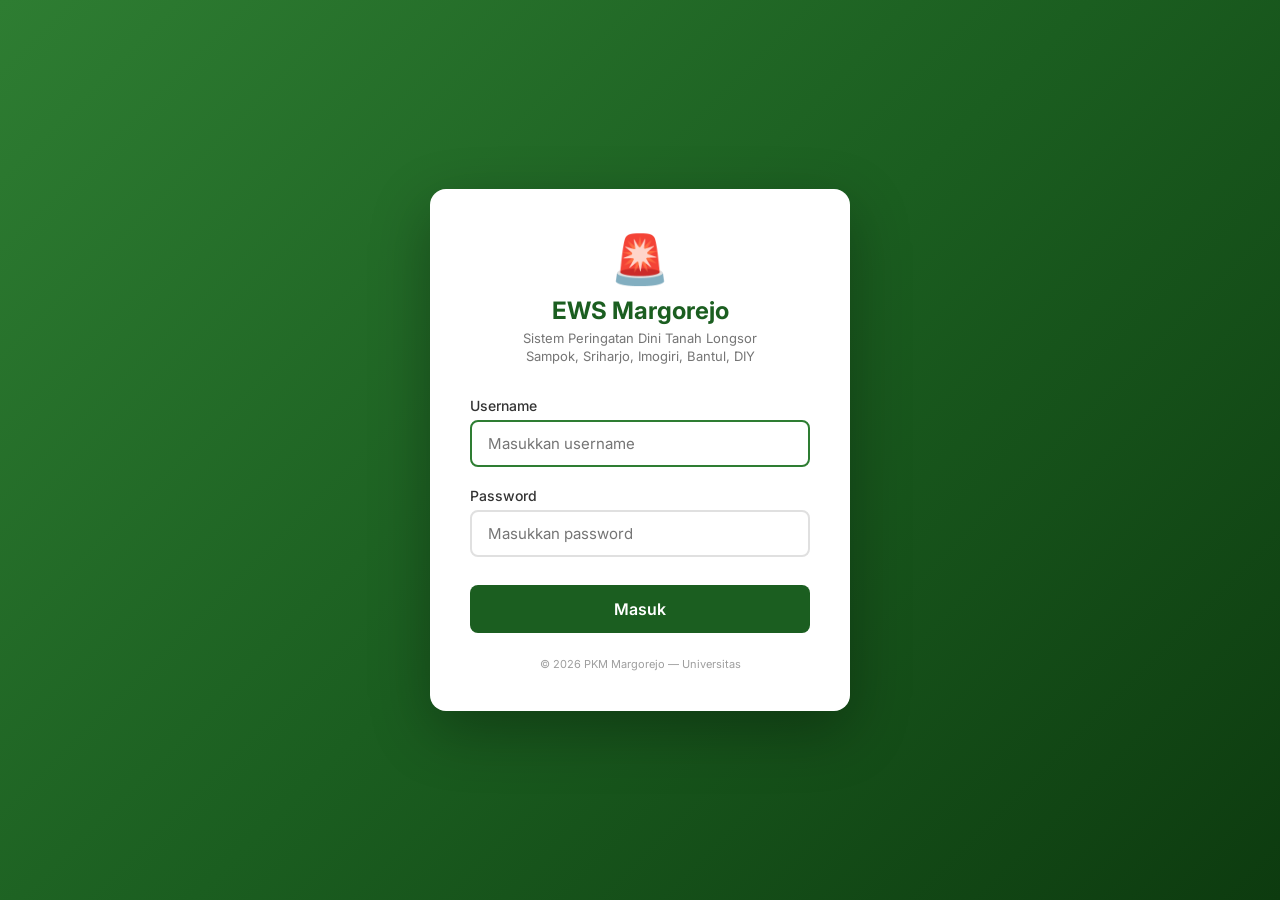
==== web/index.html @ 49ddd990 "Initial commit" ====
<!DOCTYPE html>
<html lang="id">
<head>
  <meta charset="UTF-8">
  <meta name="viewport" content="width=device-width, initial-scale=1.0">
  <title>EWS Margorejo — Login</title>
  <link rel="icon" href="data:image/svg+xml,<svg xmlns='http://www.w3.org/2000/svg' viewBox='0 0 100 100'><text y='.9em' font-size='90'>🚨</text></svg>">
  <link href="https://fonts.googleapis.com/css2?family=Inter:wght@400;500;600;700&display=swap" rel="stylesheet">
  <style>
    * {
      margin: 0;
      padding: 0;
      box-sizing: border-box;
    }
    body {
      font-family: 'Inter', sans-serif;
      min-height: 100vh;
      display: flex;
      align-items: center;
      justify-content: center;
      background: linear-gradient(135deg, #2E7D32 0%, #1B5E20 50%, #0D3B0F 100%);
      padding: 20px;
    }
    .login-card {
      background: #ffffff;
      border-radius: 16px;
      padding: 40px;
      width: 100%;
      max-width: 420px;
      box-shadow: 0 20px 60px rgba(0,0,0,0.3);
      animation: fadeIn 0.6s ease-out;
    }
    @keyframes fadeIn {
      from { opacity: 0; transform: translateY(20px); }
      to { opacity: 1; transform: translateY(0); }
    }
    .login-logo {
      font-size: 48px;
      text-align: center;
      margin-bottom: 8px;
    }
    .login-title {
      color: #1B5E20;
      font-size: 24px;
      font-weight: 700;
      text-align: center;
      margin-bottom: 4px;
    }
    .login-subtitle {
      color: #757575;
      font-size: 13px;
      text-align: center;
      margin-bottom: 32px;
      line-height: 1.4;
    }
    .form-group {
      margin-bottom: 20px;
    }
    .form-group label {
      display: block;
      font-size: 14px;
      font-weight: 500;
      color: #333;
      margin-bottom: 6px;
    }
    .form-group input {
      width: 100%;
      padding: 12px 16px;
      border: 2px solid #e0e0e0;
      border-radius: 8px;
      font-size: 15px;
      font-family: 'Inter', sans-serif;
      transition: border-color 0.2s;
      outline: none;
    }
    .form-group input:focus {
      border-color: #2E7D32;
    }
    .btn-login {
      width: 100%;
      padding: 14px;
      background: #1B5E20;
      color: #ffffff;
      border: none;
      border-radius: 8px;
      font-size: 16px;
      font-weight: 600;
      font-family: 'Inter', sans-serif;
      cursor: pointer;
      transition: background 0.2s;
      margin-top: 8px;
    }
    .btn-login:hover {
      background: #2E7D32;
    }
    .btn-login:active {
      background: #0D3B0F;
    }
    .error-msg {
      display: none;
      color: #D32F2F;
      font-size: 13px;
      text-align: center;
      margin-top: 16px;
      padding: 10px;
      background: #FFEBEE;
      border-radius: 6px;
    }
    .error-msg.show {
      display: block;
      animation: shake 0.4s ease;
    }
    @keyframes shake {
      0%, 100% { transform: translateX(0); }
      25% { transform: translateX(-8px); }
      75% { transform: translateX(8px); }
    }
    .footer-text {
      text-align: center;
      margin-top: 24px;
      font-size: 11px;
      color: #9e9e9e;
    }
  </style>
</head>
<body>
  <div class="login-card">
    <div class="login-logo">🚨</div>
    <h1 class="login-title">EWS Margorejo</h1>
    <p class="login-subtitle">
      Sistem Peringatan Dini Tanah Longsor<br>
      Sampok, Sriharjo, Imogiri, Bantul, DIY
    </p>
    
    <form id="loginForm" onsubmit="return handleLogin(event)">
      <div class="form-group">
        <label for="username">Username</label>
        <input type="text" id="username" name="username" placeholder="Masukkan username" required autofocus>
      </div>
      <div class="form-group">
        <label for="password">Password</label>
        <input type="password" id="password" name="password" placeholder="Masukkan password" required>
      </div>
      <button type="submit" class="btn-login">Masuk</button>
    </form>
    
    <div class="error-msg" id="errorMsg">
      ❌ Username atau password salah!
    </div>
    
    <div class="footer-text">
      © 2026 PKM Margorejo — Universitas
    </div>
  </div>

  <script>
    // Cek jika sudah login, langsung ke dashboard
    if (localStorage.getItem('ews_auth')) {
      window.location.href = 'dashboard.html';
    }

    function handleLogin(e) {
      e.preventDefault();
      
      const username = document.getElementById('username').value.trim();
      const password = document.getElementById('password').value;
      
      // Kredensial default (bisa diubah)
      const VALID_USER = 'admin';
      const VALID_PASS = 'ews2026';
      
      if (username === VALID_USER && password === VALID_PASS) {
        // Simpan token autentikasi
        localStorage.setItem('ews_auth', btoa(username + ':' + Date.now()));
        window.location.href = 'dashboard.html';
      } else {
        const errorMsg = document.getElementById('errorMsg');
        errorMsg.classList.remove('show');
        // Trigger reflow agar animasi bisa diulang
        void errorMsg.offsetWidth;
        errorMsg.classList.add('show');
      }
      
      return false;
    }
  </script>
</body>
</html>
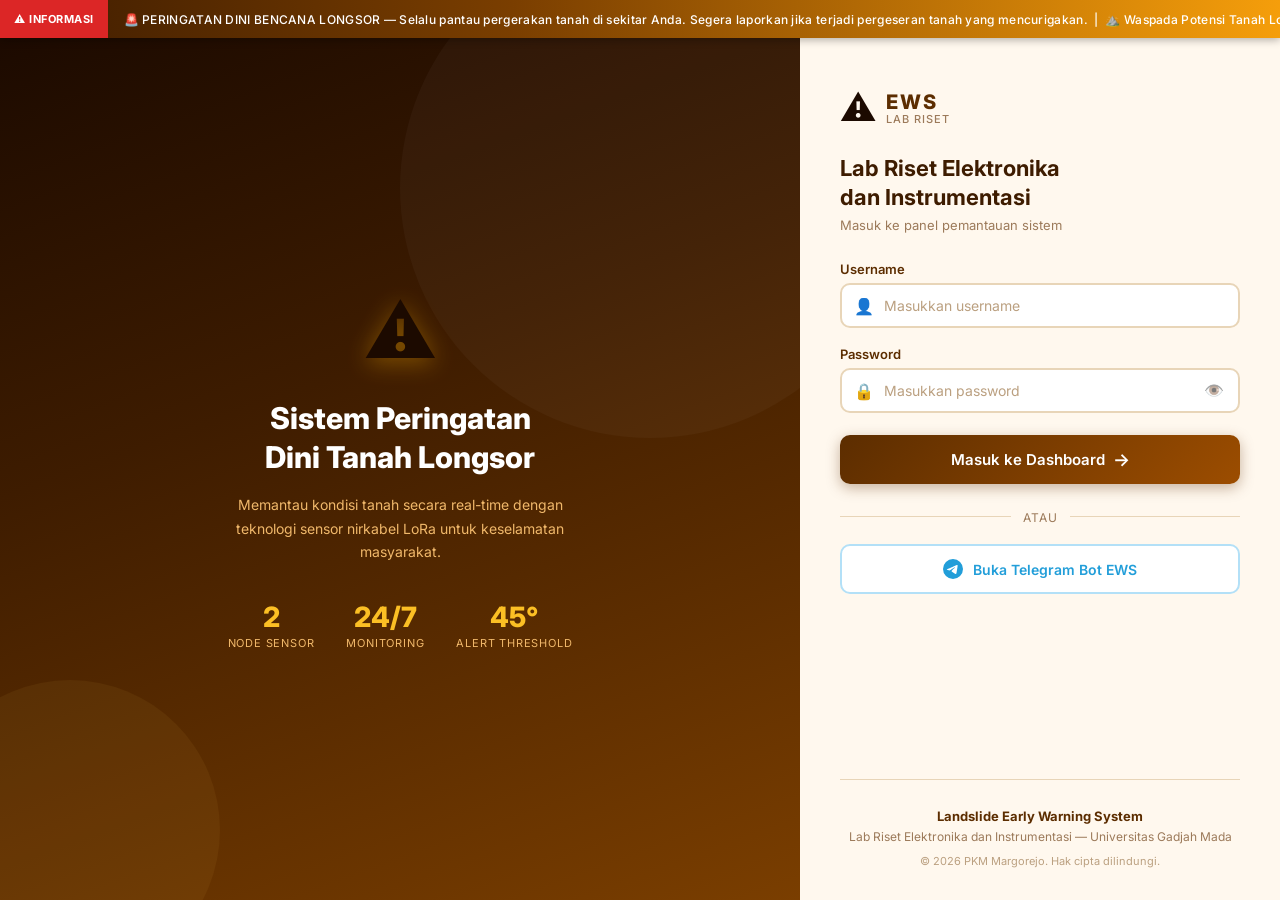
==== commit e3441682: "Revisi Penulisan" ====
--- a/web/index.html
+++ b/web/index.html
@@ -1,188 +1,144 @@
 <!DOCTYPE html>
 <html lang="id">
 <head>
-  <meta charset="UTF-8">
-  <meta name="viewport" content="width=device-width, initial-scale=1.0">
-  <title>EWS Margorejo — Login</title>
-  <link rel="icon" href="data:image/svg+xml,<svg xmlns='http://www.w3.org/2000/svg' viewBox='0 0 100 100'><text y='.9em' font-size='90'>🚨</text></svg>">
-  <link href="https://fonts.googleapis.com/css2?family=Inter:wght@400;500;600;700&display=swap" rel="stylesheet">
-  <style>
-    * {
-      margin: 0;
-      padding: 0;
-      box-sizing: border-box;
-    }
-    body {
-      font-family: 'Inter', sans-serif;
-      min-height: 100vh;
-      display: flex;
-      align-items: center;
-      justify-content: center;
-      background: linear-gradient(135deg, #2E7D32 0%, #1B5E20 50%, #0D3B0F 100%);
-      padding: 20px;
-    }
-    .login-card {
-      background: #ffffff;
-      border-radius: 16px;
-      padding: 40px;
-      width: 100%;
-      max-width: 420px;
-      box-shadow: 0 20px 60px rgba(0,0,0,0.3);
-      animation: fadeIn 0.6s ease-out;
-    }
-    @keyframes fadeIn {
-      from { opacity: 0; transform: translateY(20px); }
-      to { opacity: 1; transform: translateY(0); }
-    }
-    .login-logo {
-      font-size: 48px;
-      text-align: center;
-      margin-bottom: 8px;
-    }
-    .login-title {
-      color: #1B5E20;
-      font-size: 24px;
-      font-weight: 700;
-      text-align: center;
-      margin-bottom: 4px;
-    }
-    .login-subtitle {
-      color: #757575;
-      font-size: 13px;
-      text-align: center;
-      margin-bottom: 32px;
-      line-height: 1.4;
-    }
-    .form-group {
-      margin-bottom: 20px;
-    }
-    .form-group label {
-      display: block;
-      font-size: 14px;
-      font-weight: 500;
-      color: #333;
-      margin-bottom: 6px;
-    }
-    .form-group input {
-      width: 100%;
-      padding: 12px 16px;
-      border: 2px solid #e0e0e0;
-      border-radius: 8px;
-      font-size: 15px;
-      font-family: 'Inter', sans-serif;
-      transition: border-color 0.2s;
-      outline: none;
-    }
-    .form-group input:focus {
-      border-color: #2E7D32;
-    }
-    .btn-login {
-      width: 100%;
-      padding: 14px;
-      background: #1B5E20;
-      color: #ffffff;
-      border: none;
-      border-radius: 8px;
-      font-size: 16px;
-      font-weight: 600;
-      font-family: 'Inter', sans-serif;
-      cursor: pointer;
-      transition: background 0.2s;
-      margin-top: 8px;
-    }
-    .btn-login:hover {
-      background: #2E7D32;
-    }
-    .btn-login:active {
-      background: #0D3B0F;
-    }
-    .error-msg {
-      display: none;
-      color: #D32F2F;
-      font-size: 13px;
-      text-align: center;
-      margin-top: 16px;
-      padding: 10px;
-      background: #FFEBEE;
-      border-radius: 6px;
-    }
-    .error-msg.show {
-      display: block;
-      animation: shake 0.4s ease;
-    }
-    @keyframes shake {
-      0%, 100% { transform: translateX(0); }
-      25% { transform: translateX(-8px); }
-      75% { transform: translateX(8px); }
-    }
-    .footer-text {
-      text-align: center;
-      margin-top: 24px;
-      font-size: 11px;
-      color: #9e9e9e;
-    }
-  </style>
+  <meta charset="UTF-8" />
+  <meta name="viewport" content="width=device-width, initial-scale=1.0" />
+  <title>EWS Lab Riset — Login</title>
+  <link rel="icon" href="data:image/svg+xml,<svg xmlns='http://www.w3.org/2000/svg' viewBox='0 0 100 100'><text y='.9em' font-size='90'>⚠️</text></svg>" />
+  <link rel="preconnect" href="https://fonts.googleapis.com" />
+  <link rel="preconnect" href="https://fonts.gstatic.com" crossorigin />
+  <link href="https://fonts.googleapis.com/css2?family=Inter:wght@400;500;600;700;800&display=swap" rel="stylesheet" />
+  <link rel="stylesheet" href="css/login.css" />
 </head>
 <body>
-  <div class="login-card">
-    <div class="login-logo">🚨</div>
-    <h1 class="login-title">EWS Margorejo</h1>
-    <p class="login-subtitle">
-      Sistem Peringatan Dini Tanah Longsor<br>
-      Sampok, Sriharjo, Imogiri, Bantul, DIY
-    </p>
-    
-    <form id="loginForm" onsubmit="return handleLogin(event)">
-      <div class="form-group">
-        <label for="username">Username</label>
-        <input type="text" id="username" name="username" placeholder="Masukkan username" required autofocus>
+
+  <!-- ==============================
+       RUNNING TEXT / MARQUEE BAR
+       ============================== -->
+  <div class="marquee-bar">
+    <div class="marquee-label">⚠️ INFORMASI</div>
+    <div class="marquee-track-wrapper">
+      <div class="marquee-track">
+        <span class="marquee-text">
+          🚨 PERINGATAN DINI BENCANA LONGSOR — Selalu pantau pergerakan tanah di sekitar Anda. Segera laporkan jika terjadi pergeseran tanah yang mencurigakan. &nbsp;|&nbsp;
+          ⛰️ Waspada Potensi Tanah Longsor — Musim hujan meningkatkan risiko gerakan tanah. Evakuasi mandiri jika tanah mulai bergerak. &nbsp;|&nbsp;
+          📡 Sistem EWS aktif memantau 2 titik sensor di Sampok, Sriharjo, Imogiri, Bantul secara real-time. &nbsp;|&nbsp;
+          🏫 Lab Riset Elektronika dan Instrumentasi — Universitas Gadjah Mada &nbsp;|&nbsp;
+          🚨 PERINGATAN DINI BENCANA LONGSOR — Selalu pantau pergerakan tanah di sekitar Anda. Segera laporkan jika terjadi pergeseran tanah yang mencurigakan. &nbsp;|&nbsp;
+          ⛰️ Waspada Potensi Tanah Longsor — Musim hujan meningkatkan risiko gerakan tanah. Evakuasi mandiri jika tanah mulai bergerak. &nbsp;|&nbsp;
+          📡 Sistem EWS aktif memantau 2 titik sensor di Sampok, Sriharjo, Imogiri, Bantul secara real-time. &nbsp;|&nbsp;
+          🏫 Lab Riset Elektronika dan Instrumentasi — Universitas Gadjah Mada &nbsp;|&nbsp;
+        </span>
       </div>
-      <div class="form-group">
-        <label for="password">Password</label>
-        <input type="password" id="password" name="password" placeholder="Masukkan password" required>
-      </div>
-      <button type="submit" class="btn-login">Masuk</button>
-    </form>
-    
-    <div class="error-msg" id="errorMsg">
-      ❌ Username atau password salah!
-    </div>
-    
-    <div class="footer-text">
-      © 2026 PKM Margorejo — Universitas
     </div>
   </div>
 
-  <script>
-    // Cek jika sudah login, langsung ke dashboard
-    if (localStorage.getItem('ews_auth')) {
-      window.location.href = 'dashboard.html';
-    }
+  <!-- ==============================
+       MAIN LOGIN WRAPPER
+       ============================== -->
+  <main class="login-wrapper">
 
-    function handleLogin(e) {
-      e.preventDefault();
-      
-      const username = document.getElementById('username').value.trim();
-      const password = document.getElementById('password').value;
-      
-      // Kredensial default (bisa diubah)
-      const VALID_USER = 'admin';
-      const VALID_PASS = 'ews2026';
-      
-      if (username === VALID_USER && password === VALID_PASS) {
-        // Simpan token autentikasi
-        localStorage.setItem('ews_auth', btoa(username + ':' + Date.now()));
-        window.location.href = 'dashboard.html';
-      } else {
-        const errorMsg = document.getElementById('errorMsg');
-        errorMsg.classList.remove('show');
-        // Trigger reflow agar animasi bisa diulang
-        void errorMsg.offsetWidth;
-        errorMsg.classList.add('show');
-      }
-      
-      return false;
-    }
-  </script>
+    <!-- Left decorative panel -->
+    <div class="login-hero">
+      <div class="hero-content">
+        <div class="hero-icon">⚠️</div>
+        <h2>Sistem Peringatan<br/>Dini Tanah Longsor</h2>
+        <p>Memantau kondisi tanah secara real-time dengan teknologi sensor nirkabel LoRa untuk keselamatan masyarakat.</p>
+        <div class="hero-stats">
+          <div class="stat-item">
+            <div class="stat-number">2</div>
+            <div class="stat-label">Node Sensor</div>
+          </div>
+          <div class="stat-item">
+            <div class="stat-number">24/7</div>
+            <div class="stat-label">Monitoring</div>
+          </div>
+          <div class="stat-item">
+            <div class="stat-number">45°</div>
+            <div class="stat-label">Alert Threshold</div>
+          </div>
+        </div>
+      </div>
+    </div>
+
+    <!-- Login Card -->
+    <div class="login-panel">
+      <div class="login-card">
+
+        <!-- Logo & Title -->
+        <div class="login-logo-row">
+          <div class="login-logo-icon">⚠️</div>
+          <div class="login-logo-text">
+            <span class="login-brand-ews">EWS</span>
+            <span class="login-brand-lab">Lab Riset</span>
+          </div>
+        </div>
+
+        <h1 class="login-title">
+          Lab Riset Elektronika<br/>dan Instrumentasi
+        </h1>
+        <p class="login-subtitle">Masuk ke panel pemantauan sistem</p>
+
+        <!-- Form Login -->
+        <form id="loginForm" class="login-form" novalidate>
+          <div class="form-group">
+            <label for="username">Username</label>
+            <div class="input-wrapper">
+              <span class="input-icon">👤</span>
+              <input type="text" id="username" name="username"
+                     placeholder="Masukkan username" autocomplete="username" required />
+            </div>
+          </div>
+
+          <div class="form-group">
+            <label for="password">Password</label>
+            <div class="input-wrapper">
+              <span class="input-icon">🔒</span>
+              <input type="password" id="password" name="password"
+                     placeholder="Masukkan password" autocomplete="current-password" required />
+              <button type="button" class="toggle-password" id="togglePassword" aria-label="Tampilkan password">👁️</button>
+            </div>
+          </div>
+
+          <!-- Error message -->
+          <div class="error-alert" id="errorAlert">
+            ❌ Username atau password salah. Silakan coba lagi.
+          </div>
+
+          <!-- Submit Button -->
+          <button type="submit" class="btn-login" id="btnLogin">
+            <span class="btn-text">Masuk ke Dashboard</span>
+            <span class="btn-icon">→</span>
+          </button>
+        </form>
+
+        <!-- Telegram Button -->
+        <div class="divider"><span>atau</span></div>
+        <a href="https://t.me/YourBotUsername"
+           target="_blank"
+           rel="noopener noreferrer"
+           class="btn-telegram">
+          <svg class="telegram-svg" viewBox="0 0 24 24" fill="currentColor">
+            <path d="M11.944 0A12 12 0 0 0 0 12a12 12 0 0 0 12 12 12 12 0 0 0 12-12A12 12 0 0 0 12 0a12 12 0 0 0-.056 0zm4.962 7.224c.1-.002.321.023.465.14a.506.506 0 0 1 .171.325c.016.093.036.306.02.472-.18 1.898-.962 6.502-1.36 8.627-.168.9-.499 1.201-.82 1.23-.696.065-1.225-.46-1.9-.902-1.056-.693-1.653-1.124-2.678-1.8-1.185-.78-.417-1.21.258-1.91.177-.184 3.247-2.977 3.307-3.23.007-.032.014-.15-.056-.212s-.174-.041-.249-.024c-.106.024-1.793 1.14-5.061 3.345-.48.33-.913.49-1.302.48-.428-.008-1.252-.241-1.865-.44-.752-.245-1.349-.374-1.297-.789.027-.216.325-.437.893-.663 3.498-1.524 5.83-2.529 6.998-3.014 3.332-1.386 4.025-1.627 4.476-1.635z"/>
+          </svg>
+          Buka Telegram Bot EWS
+        </a>
+
+      </div><!-- /.login-card -->
+
+      <!-- Footer bawah login -->
+      <footer class="login-footer">
+        <div class="footer-title">Landslide Early Warning System</div>
+        <div class="footer-subtitle">
+          Lab Riset Elektronika dan Instrumentasi — Universitas Gadjah Mada
+        </div>
+        <div class="footer-copy">© 2026 PKM Margorejo. Hak cipta dilindungi.</div>
+      </footer>
+
+    </div><!-- /.login-panel -->
+
+  </main><!-- /.login-wrapper -->
+
+  <script src="js/login.js"></script>
 </body>
 </html>
--- a/web/css/login.css
+++ b/web/css/login.css
@@ -0,0 +1,536 @@
+/* ====================================================
+   EWS LAB RISET — LOGIN PAGE STYLESHEET
+   File  : web/css/login.css
+   Tema  : Brown / Amber / Earth Tone
+   ==================================================== */
+
+/* ---- RESET & BASE ---- */
+*, *::before, *::after {
+  margin: 0;
+  padding: 0;
+  box-sizing: border-box;
+}
+
+:root {
+  /* Brown Palette */
+  --brown-900: #1C0A00;
+  --brown-800: #3E1C00;
+  --brown-700: #5C2D00;
+  --brown-600: #7A3E00;
+  --brown-500: #9C4D00;
+  --brown-400: #C46800;
+  --brown-300: #E08C2A;
+  --brown-200: #F0B86A;
+  --brown-100: #FAE4C0;
+  --brown-50:  #FFF8EE;
+
+  /* Amber / Warning */
+  --amber-500: #F59E0B;
+  --amber-400: #FBBF24;
+  --amber-300: #FCD34D;
+
+  /* Danger */
+  --danger:    #DC2626;
+  --danger-bg: #FEF2F2;
+
+  /* Telegram */
+  --telegram:  #229ED9;
+
+  /* Neutral */
+  --text-dark:  #1C0A00;
+  --text-mid:   #6B4C30;
+  --text-muted: #9C7A5A;
+  --bg-warm:    #F5EBD8;
+  --white:      #FFFFFF;
+  --shadow-warm: 0 8px 32px rgba(60, 28, 0, 0.18);
+}
+
+html, body {
+  height: 100%;
+  font-family: 'Inter', -apple-system, BlinkMacSystemFont, sans-serif;
+  background: var(--bg-warm);
+  color: var(--text-dark);
+  overflow-x: hidden;
+}
+
+/* ================================================
+   MARQUEE BAR (Running Text di atas)
+   ================================================ */
+.marquee-bar {
+  position: fixed;
+  top: 0;
+  left: 0;
+  right: 0;
+  z-index: 1000;
+  height: 38px;
+  background: linear-gradient(90deg, var(--brown-800) 0%, var(--brown-600) 40%, var(--amber-500) 100%);
+  display: flex;
+  align-items: center;
+  overflow: hidden;
+  box-shadow: 0 2px 8px rgba(0,0,0,0.3);
+}
+
+.marquee-label {
+  flex-shrink: 0;
+  background: var(--danger);
+  color: var(--white);
+  font-size: 11px;
+  font-weight: 700;
+  letter-spacing: 0.5px;
+  padding: 0 14px;
+  height: 100%;
+  display: flex;
+  align-items: center;
+  white-space: nowrap;
+  z-index: 2;
+}
+
+.marquee-track-wrapper {
+  flex: 1;
+  overflow: hidden;
+  position: relative;
+  height: 100%;
+}
+
+.marquee-track {
+  display: flex;
+  align-items: center;
+  height: 100%;
+  width: max-content;
+  animation: marquee-scroll 40s linear infinite;
+}
+
+.marquee-text {
+  color: var(--white);
+  font-size: 12px;
+  font-weight: 500;
+  letter-spacing: 0.3px;
+  white-space: nowrap;
+  padding: 0 16px;
+}
+
+@keyframes marquee-scroll {
+  0%   { transform: translateX(0); }
+  100% { transform: translateX(-50%); }
+}
+
+/* ================================================
+   MAIN LAYOUT (2 kolom)
+   ================================================ */
+.login-wrapper {
+  display: flex;
+  min-height: 100vh;
+  padding-top: 38px; /* tinggi marquee */
+}
+
+/* ================================================
+   LEFT HERO PANEL
+   ================================================ */
+.login-hero {
+  flex: 1;
+  background: linear-gradient(160deg,
+    var(--brown-900) 0%,
+    var(--brown-800) 40%,
+    var(--brown-600) 100%);
+  display: flex;
+  align-items: center;
+  justify-content: center;
+  padding: 48px;
+  position: relative;
+  overflow: hidden;
+}
+
+/* Decorative circle bg */
+.login-hero::before {
+  content: '';
+  position: absolute;
+  width: 500px;
+  height: 500px;
+  border-radius: 50%;
+  background: rgba(255, 255, 255, 0.03);
+  top: -100px;
+  right: -100px;
+}
+
+.login-hero::after {
+  content: '';
+  position: absolute;
+  width: 300px;
+  height: 300px;
+  border-radius: 50%;
+  background: rgba(255, 200, 80, 0.06);
+  bottom: -80px;
+  left: -80px;
+}
+
+.hero-content {
+  position: relative;
+  z-index: 1;
+  text-align: center;
+  max-width: 380px;
+}
+
+.hero-icon {
+  font-size: 72px;
+  margin-bottom: 24px;
+  filter: drop-shadow(0 4px 12px rgba(255,180,0,0.4));
+  animation: hero-float 4s ease-in-out infinite;
+}
+
+@keyframes hero-float {
+  0%, 100% { transform: translateY(0); }
+  50%       { transform: translateY(-10px); }
+}
+
+.hero-content h2 {
+  font-size: 30px;
+  font-weight: 800;
+  color: var(--white);
+  line-height: 1.3;
+  margin-bottom: 16px;
+}
+
+.hero-content p {
+  font-size: 14px;
+  color: var(--brown-200);
+  line-height: 1.7;
+  margin-bottom: 36px;
+}
+
+.hero-stats {
+  display: flex;
+  justify-content: center;
+  gap: 32px;
+}
+
+.stat-item {
+  text-align: center;
+}
+
+.stat-number {
+  font-size: 28px;
+  font-weight: 800;
+  color: var(--amber-400);
+}
+
+.stat-label {
+  font-size: 11px;
+  color: var(--brown-200);
+  text-transform: uppercase;
+  letter-spacing: 0.8px;
+  margin-top: 2px;
+}
+
+/* ================================================
+   RIGHT LOGIN PANEL
+   ================================================ */
+.login-panel {
+  width: 480px;
+  min-width: 420px;
+  background: var(--brown-50);
+  display: flex;
+  flex-direction: column;
+  justify-content: space-between;
+  padding: 48px 40px 32px;
+  overflow-y: auto;
+}
+
+/* ---- LOGIN CARD ---- */
+.login-card {
+  flex: 1;
+}
+
+.login-logo-row {
+  display: flex;
+  align-items: center;
+  gap: 10px;
+  margin-bottom: 24px;
+}
+
+.login-logo-icon {
+  font-size: 36px;
+}
+
+.login-logo-text {
+  display: flex;
+  flex-direction: column;
+  line-height: 1.1;
+}
+
+.login-brand-ews {
+  font-size: 20px;
+  font-weight: 800;
+  color: var(--brown-700);
+  letter-spacing: 2px;
+}
+
+.login-brand-lab {
+  font-size: 11px;
+  font-weight: 500;
+  color: var(--text-muted);
+  letter-spacing: 1px;
+  text-transform: uppercase;
+}
+
+.login-title {
+  font-size: 22px;
+  font-weight: 700;
+  color: var(--brown-800);
+  line-height: 1.3;
+  margin-bottom: 6px;
+}
+
+.login-subtitle {
+  font-size: 13px;
+  color: var(--text-muted);
+  margin-bottom: 28px;
+}
+
+/* ---- FORM ---- */
+.login-form {
+  display: flex;
+  flex-direction: column;
+  gap: 18px;
+}
+
+.form-group {
+  display: flex;
+  flex-direction: column;
+  gap: 6px;
+}
+
+.form-group label {
+  font-size: 13px;
+  font-weight: 600;
+  color: var(--brown-700);
+}
+
+.input-wrapper {
+  position: relative;
+  display: flex;
+  align-items: center;
+}
+
+.input-icon {
+  position: absolute;
+  left: 14px;
+  font-size: 16px;
+  pointer-events: none;
+  z-index: 1;
+}
+
+.input-wrapper input {
+  width: 100%;
+  padding: 12px 44px 12px 42px;
+  border: 2px solid #E8D5B8;
+  border-radius: 10px;
+  font-size: 14px;
+  font-family: 'Inter', sans-serif;
+  background: var(--white);
+  color: var(--text-dark);
+  outline: none;
+  transition: border-color 0.2s, box-shadow 0.2s;
+}
+
+.input-wrapper input:focus {
+  border-color: var(--brown-400);
+  box-shadow: 0 0 0 3px rgba(196, 104, 0, 0.12);
+}
+
+.input-wrapper input::placeholder {
+  color: #BBA080;
+}
+
+.toggle-password {
+  position: absolute;
+  right: 12px;
+  background: none;
+  border: none;
+  cursor: pointer;
+  font-size: 16px;
+  padding: 4px;
+  opacity: 0.6;
+  transition: opacity 0.2s;
+}
+
+.toggle-password:hover {
+  opacity: 1;
+}
+
+/* ---- ERROR ---- */
+.error-alert {
+  display: none;
+  padding: 10px 14px;
+  background: var(--danger-bg);
+  border: 1px solid #FECACA;
+  border-radius: 8px;
+  color: var(--danger);
+  font-size: 13px;
+  font-weight: 500;
+}
+
+.error-alert.show {
+  display: block;
+  animation: shake 0.4s ease;
+}
+
+@keyframes shake {
+  0%, 100% { transform: translateX(0); }
+  25%       { transform: translateX(-6px); }
+  75%       { transform: translateX(6px); }
+}
+
+/* ---- BUTTON LOGIN ---- */
+.btn-login {
+  display: flex;
+  align-items: center;
+  justify-content: center;
+  gap: 8px;
+  width: 100%;
+  padding: 14px;
+  background: linear-gradient(135deg, var(--brown-700) 0%, var(--brown-500) 100%);
+  color: var(--white);
+  border: none;
+  border-radius: 10px;
+  font-size: 15px;
+  font-weight: 600;
+  font-family: 'Inter', sans-serif;
+  cursor: pointer;
+  transition: all 0.2s;
+  box-shadow: 0 4px 14px rgba(92, 45, 0, 0.35);
+  margin-top: 4px;
+}
+
+.btn-login:hover {
+  background: linear-gradient(135deg, var(--brown-600) 0%, var(--brown-400) 100%);
+  transform: translateY(-1px);
+  box-shadow: 0 6px 18px rgba(92, 45, 0, 0.4);
+}
+
+.btn-login:active {
+  transform: translateY(0);
+}
+
+.btn-icon {
+  font-size: 18px;
+  transition: transform 0.2s;
+}
+
+.btn-login:hover .btn-icon {
+  transform: translateX(4px);
+}
+
+/* ---- DIVIDER ---- */
+.divider {
+  position: relative;
+  text-align: center;
+  margin: 22px 0 18px;
+}
+
+.divider::before {
+  content: '';
+  position: absolute;
+  top: 50%;
+  left: 0;
+  right: 0;
+  height: 1px;
+  background: #E8D5B8;
+}
+
+.divider span {
+  position: relative;
+  background: var(--brown-50);
+  padding: 0 12px;
+  font-size: 12px;
+  color: var(--text-muted);
+  text-transform: uppercase;
+  letter-spacing: 1px;
+}
+
+/* ---- TELEGRAM BUTTON ---- */
+.btn-telegram {
+  display: flex;
+  align-items: center;
+  justify-content: center;
+  gap: 10px;
+  width: 100%;
+  padding: 13px;
+  background: #ffffff;
+  color: var(--telegram);
+  border: 2px solid #B3E0F7;
+  border-radius: 10px;
+  font-size: 14px;
+  font-weight: 600;
+  font-family: 'Inter', sans-serif;
+  text-decoration: none;
+  cursor: pointer;
+  transition: all 0.2s;
+}
+
+.btn-telegram:hover {
+  background: #E8F6FD;
+  border-color: var(--telegram);
+  transform: translateY(-1px);
+  box-shadow: 0 4px 12px rgba(34, 158, 217, 0.2);
+}
+
+.telegram-svg {
+  width: 20px;
+  height: 20px;
+}
+
+/* ---- LOGIN FOOTER ---- */
+.login-footer {
+  text-align: center;
+  padding-top: 28px;
+  border-top: 1px solid #E8D5B8;
+  margin-top: 28px;
+}
+
+.footer-title {
+  font-size: 13px;
+  font-weight: 700;
+  color: var(--brown-700);
+  margin-bottom: 4px;
+}
+
+.footer-subtitle {
+  font-size: 12px;
+  color: var(--text-muted);
+  line-height: 1.5;
+  margin-bottom: 8px;
+}
+
+.footer-copy {
+  font-size: 11px;
+  color: #BBA080;
+}
+
+/* ================================================
+   RESPONSIVE
+   ================================================ */
+@media (max-width: 860px) {
+  .login-hero {
+    display: none;
+  }
+  .login-panel {
+    width: 100%;
+    min-width: unset;
+    padding: 40px 24px 24px;
+  }
+}
+
+@media (max-width: 480px) {
+  .marquee-bar {
+    height: 32px;
+  }
+  .login-wrapper {
+    padding-top: 32px;
+  }
+  .login-panel {
+    padding: 28px 16px 20px;
+  }
+  .login-title {
+    font-size: 18px;
+  }
+}
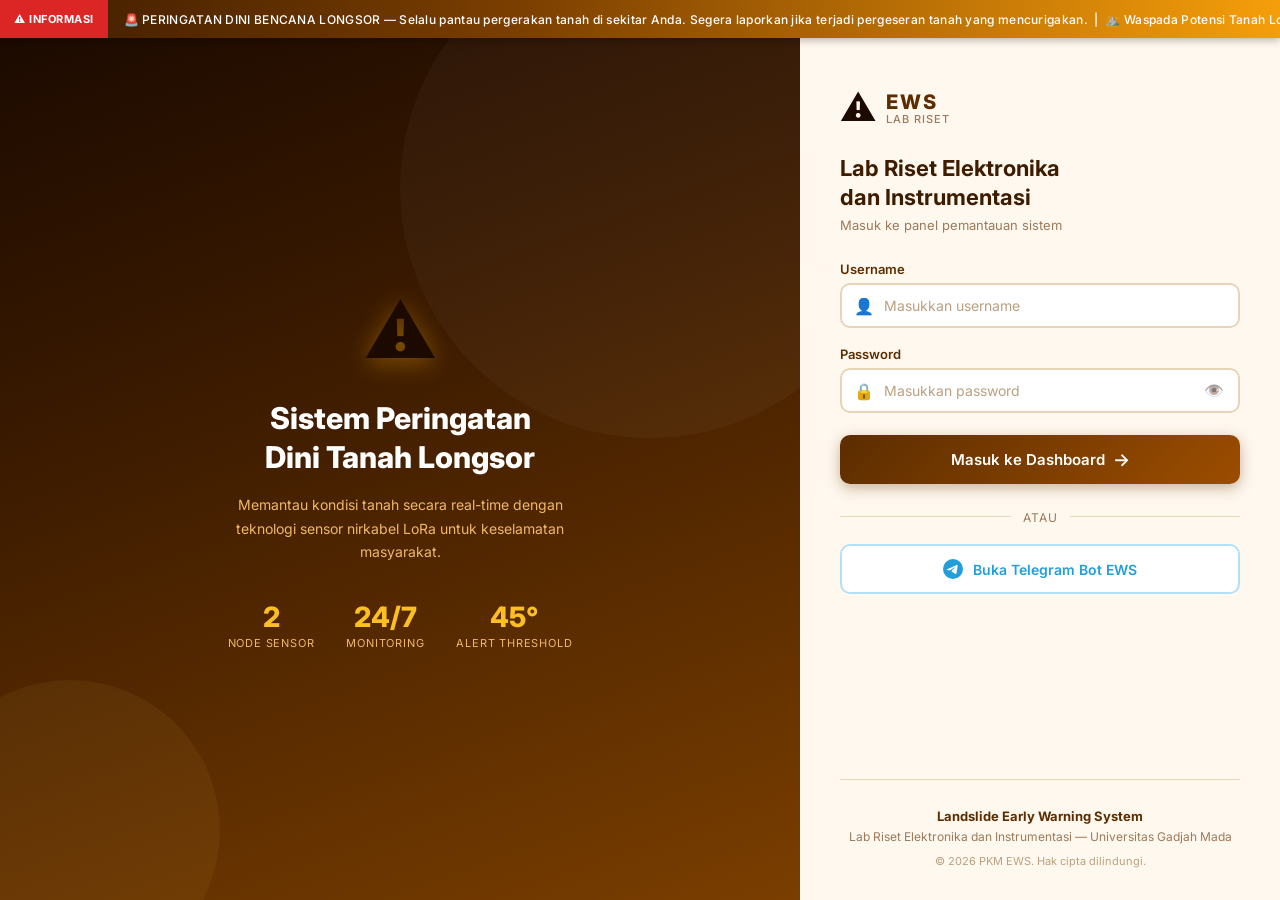
==== commit d4600068: "Remove hardcoded location names and generalize EWS system - Rename flow tab label from "EWS Margorej" ====
--- a/web/index.html
+++ b/web/index.html
@@ -22,11 +22,11 @@
         <span class="marquee-text">
           🚨 PERINGATAN DINI BENCANA LONGSOR — Selalu pantau pergerakan tanah di sekitar Anda. Segera laporkan jika terjadi pergeseran tanah yang mencurigakan. &nbsp;|&nbsp;
           ⛰️ Waspada Potensi Tanah Longsor — Musim hujan meningkatkan risiko gerakan tanah. Evakuasi mandiri jika tanah mulai bergerak. &nbsp;|&nbsp;
-          📡 Sistem EWS aktif memantau 2 titik sensor di Sampok, Sriharjo, Imogiri, Bantul secara real-time. &nbsp;|&nbsp;
+          📡 Sistem EWS aktif memantau 2 titik sensor secara real-time. &nbsp;|&nbsp;
           🏫 Lab Riset Elektronika dan Instrumentasi — Universitas Gadjah Mada &nbsp;|&nbsp;
           🚨 PERINGATAN DINI BENCANA LONGSOR — Selalu pantau pergerakan tanah di sekitar Anda. Segera laporkan jika terjadi pergeseran tanah yang mencurigakan. &nbsp;|&nbsp;
           ⛰️ Waspada Potensi Tanah Longsor — Musim hujan meningkatkan risiko gerakan tanah. Evakuasi mandiri jika tanah mulai bergerak. &nbsp;|&nbsp;
-          📡 Sistem EWS aktif memantau 2 titik sensor di Sampok, Sriharjo, Imogiri, Bantul secara real-time. &nbsp;|&nbsp;
+          📡 Sistem EWS aktif memantau 2 titik sensor secara real-time. &nbsp;|&nbsp;
           🏫 Lab Riset Elektronika dan Instrumentasi — Universitas Gadjah Mada &nbsp;|&nbsp;
         </span>
       </div>
@@ -132,7 +132,7 @@
         <div class="footer-subtitle">
           Lab Riset Elektronika dan Instrumentasi — Universitas Gadjah Mada
         </div>
-        <div class="footer-copy">© 2026 PKM Margorejo. Hak cipta dilindungi.</div>
+        <div class="footer-copy">© 2026 PKM EWS. Hak cipta dilindungi.</div>
       </footer>
 
     </div><!-- /.login-panel -->
